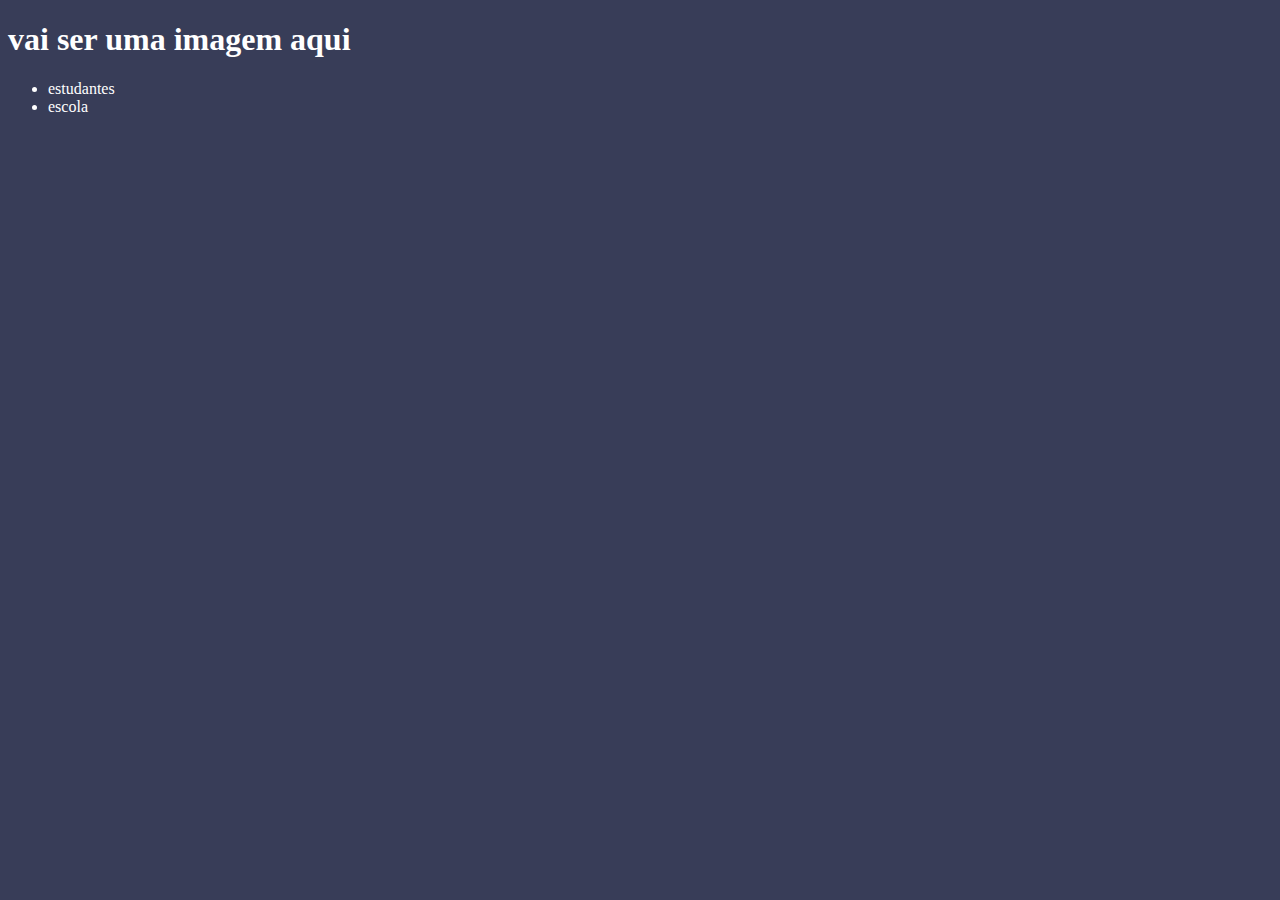
==== index.html @ f4c7f5a2 "Add files via upload" ====
<!DOCTYPE html>
<html lang="en">
<head>
    <meta charset="UTF-8">
    <meta http-equiv="X-UA-Compatible" content="IE=edge">
    <meta name="viewport" content="width=device-width, initial-scale=1.0">
    <title>Document</title>
    <link rel="stylesheet" href="style.css">
</head>
<body>
    <header>
         <h1>vai ser uma imagem aqui</h1>
         <ul>
            <li>estudantes</li>
            <li>escola</li>
         </ul>
    </header>
   
</body>
</html>
---- style.css ----
body{background-color: #383d58;}
body {
    background-color: #383D58;
    color: white;
    }
    header {
        background-color: #383D58;
        color: white;
        }
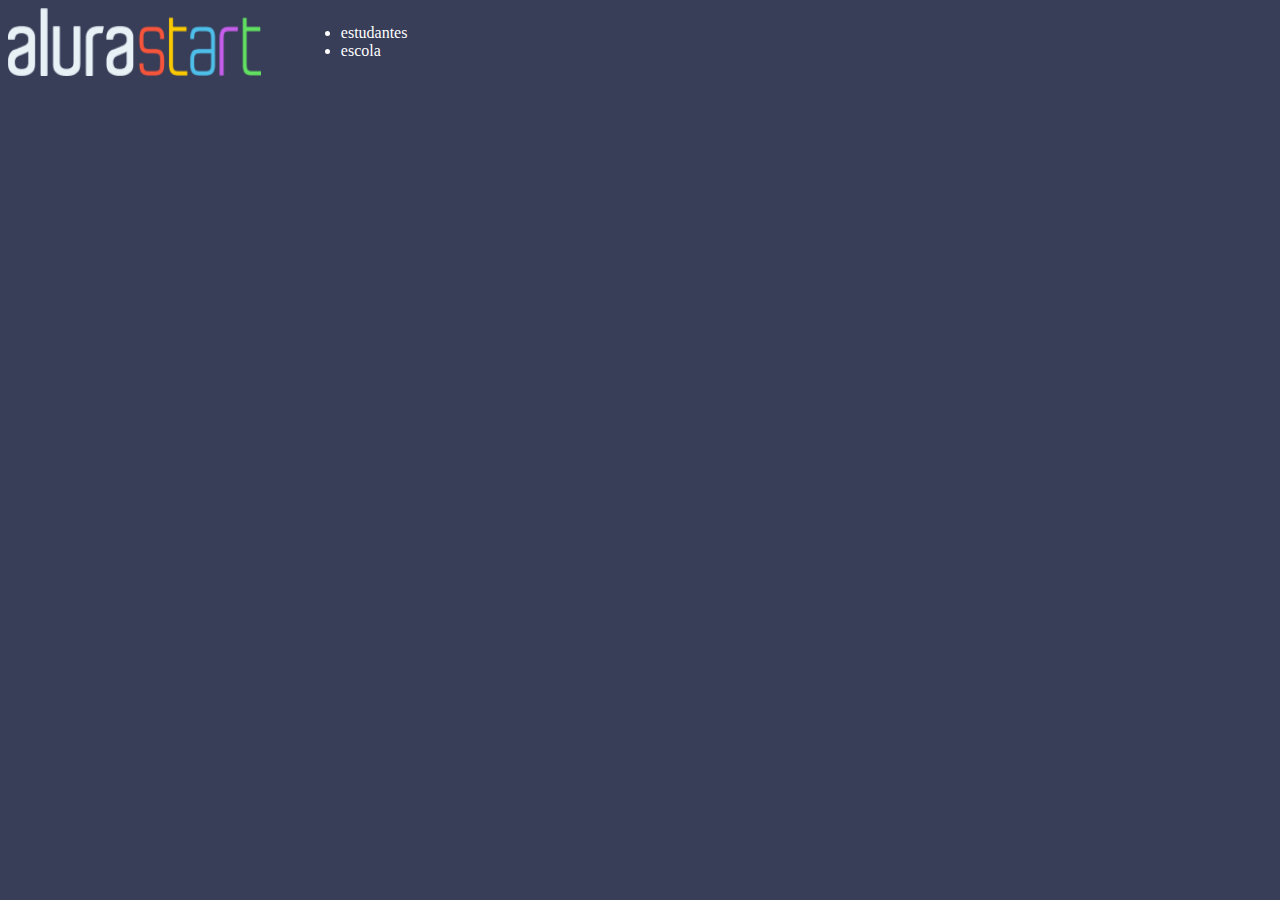
==== commit dc87a149: "Add files via upload" ====
--- a/index.html
+++ b/index.html
@@ -9,7 +9,10 @@
 </head>
 <body>
     <header>
-         <h1>vai ser uma imagem aqui</h1>
+        </header>
+        <header class=”cabecalho”></header>
+         <img class="cabecalho-imagem" src="./img/alurastart logo 1.png" alt="logo do alura start">
+         <ul class=”cabecalho-lista-item”></ul>
          <ul>
             <li>estudantes</li>
             <li>escola</li>
@@ -17,4 +20,4 @@
     </header>
    
 </body>
-</html>+</html>
--- a/style.css
+++ b/style.css
@@ -1,9 +1,16 @@
-body{background-color: #383d58;}
+.cabecalho {background-color: #383d58;}
 body {
     background-color: #383D58;
     color: white;
-    }
+    display:flex;
+}
     header {
         background-color: #383D58;
         color: white;
-        }+        }
+        .cabecalho-imagem{
+        }
+        .cabecalho-imagem{
+            width: 20%;
+            }
+            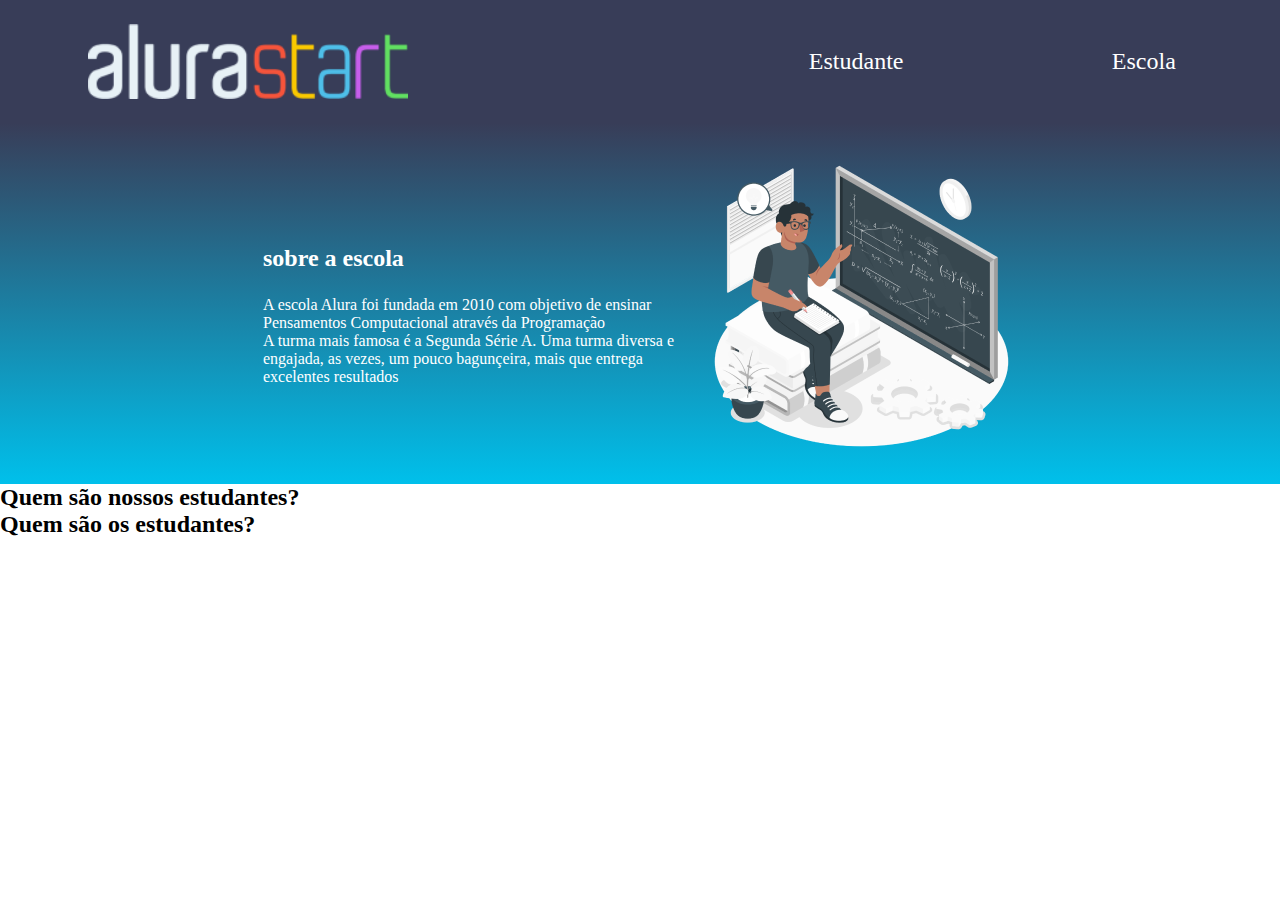
==== commit a8f8cee9: "Add files via upload" ====
--- a/index.html
+++ b/index.html
@@ -3,21 +3,63 @@
 <head>
     <meta charset="UTF-8">
     <meta http-equiv="X-UA-Compatible" content="IE=edge">
-    <meta name="viewport" content="width=device-width, initial-scale=1.0">
+    <meta name="viewportctrl" content="width=device-width, initial-scale=1.0">
     <title>Document</title>
     <link rel="stylesheet" href="style.css">
 </head>
 <body>
-    <header>
-        </header>
-        <header class=”cabecalho”></header>
-         <img class="cabecalho-imagem" src="./img/alurastart logo 1.png" alt="logo do alura start">
-         <ul class=”cabecalho-lista-item”></ul>
-         <ul>
-            <li>estudantes</li>
-            <li>escola</li>
-         </ul>
+
+    <header class="cabecalho">
+    <img class="cabecalho-imagem" src="./img/alurastart logo 1.png" alt="logo da alurastart">
+    <ul class="cabecalho-lista-item"></ul>
+        <li class="cabecalho-lista-item">Estudante</li>
+        <li class="cabecalho-lista-item">Escola</li>
+       </ul>
     </header>
+    
+    <section class="escola">
+    <div class="escola-conteudo">
+        <h2 class="escola-titulo">sobre a escola</h2>
+            <p class="escola-texto-um">A escola Alura foi fundada em 2010 com objetivo de ensinar Pensamentos Computacional através da 
+            Programação</p>
+            <p class="escola-texto-dois">
+            A turma mais famosa é a Segunda Série A. Uma turma diversa e engajada, as vezes, um pouco bagunçeira, mais 
+            que entrega excelentes resultados</p> 
+    </div>
+    <img class="escola-imagem" src="./img/Formula-amico 1.png" alt="Professor no quadro">
+    </section>
+    
+
+
+    <section class="estudante">
+    <h2 class="estudante-titulo">Quem são nossos estudantes?</h2>
+    <div class="estudante-todos">
+            <span></span>    
+ 
+    <div class="estutante-div">
+        
+    </div>
+
+
+    </div>
+
+    </section>
+
+
+
+    <section class="estudante">
+    <h2 class="estudante-titulo">Quem são os estudantes?</h2>
+    <div class="estudante-titulo">
+            <span></span>
+
+       <div class="estudante-div">
+         <img class="estudante-imagem"
+
+       </div>
+    </div>
    
+    </section>
+
+
 </body>
-</html>
+</html>--- a/style.css
+++ b/style.css
@@ -1,16 +1,21 @@
-.cabecalho {background-color: #383d58;}
-body {
-    background-color: #383D58;
-    color: white;
-    display:flex;
-}
-    header {
-        background-color: #383D58;
-        color: white;
-        }
-        .cabecalho-imagem{
-        }
-        .cabecalho-imagem{
-            width: 20%;
-            }
-            +*{margin: 0; padding: 0;}
+
+header{background-color: #383D58;color: white;}
+
+.cabecalho-imagem{width: 25%;}
+
+.cabecalho{background: #383D58; color: white; display: flex; justify-content: space-around; padding: 24px 0;}
+
+.cabecalho-lista-item{display: inline-block; margin: 0 16px; padding: 24px 0; font-size: 24px;}
+
+
+.escola-conteudo{width: 25%;}
+
+.escola{background-image: linear-gradient(#383D58, #00c0eb); color:white; display: 
+flex; justify-content: center; align-items: center; padding: 24px 0;}
+
+.escola-conteudo{width: 35%;}
+
+.escola-titulo{padding: 24px 0;}
+
+.estudante-imagem{width: 120px;}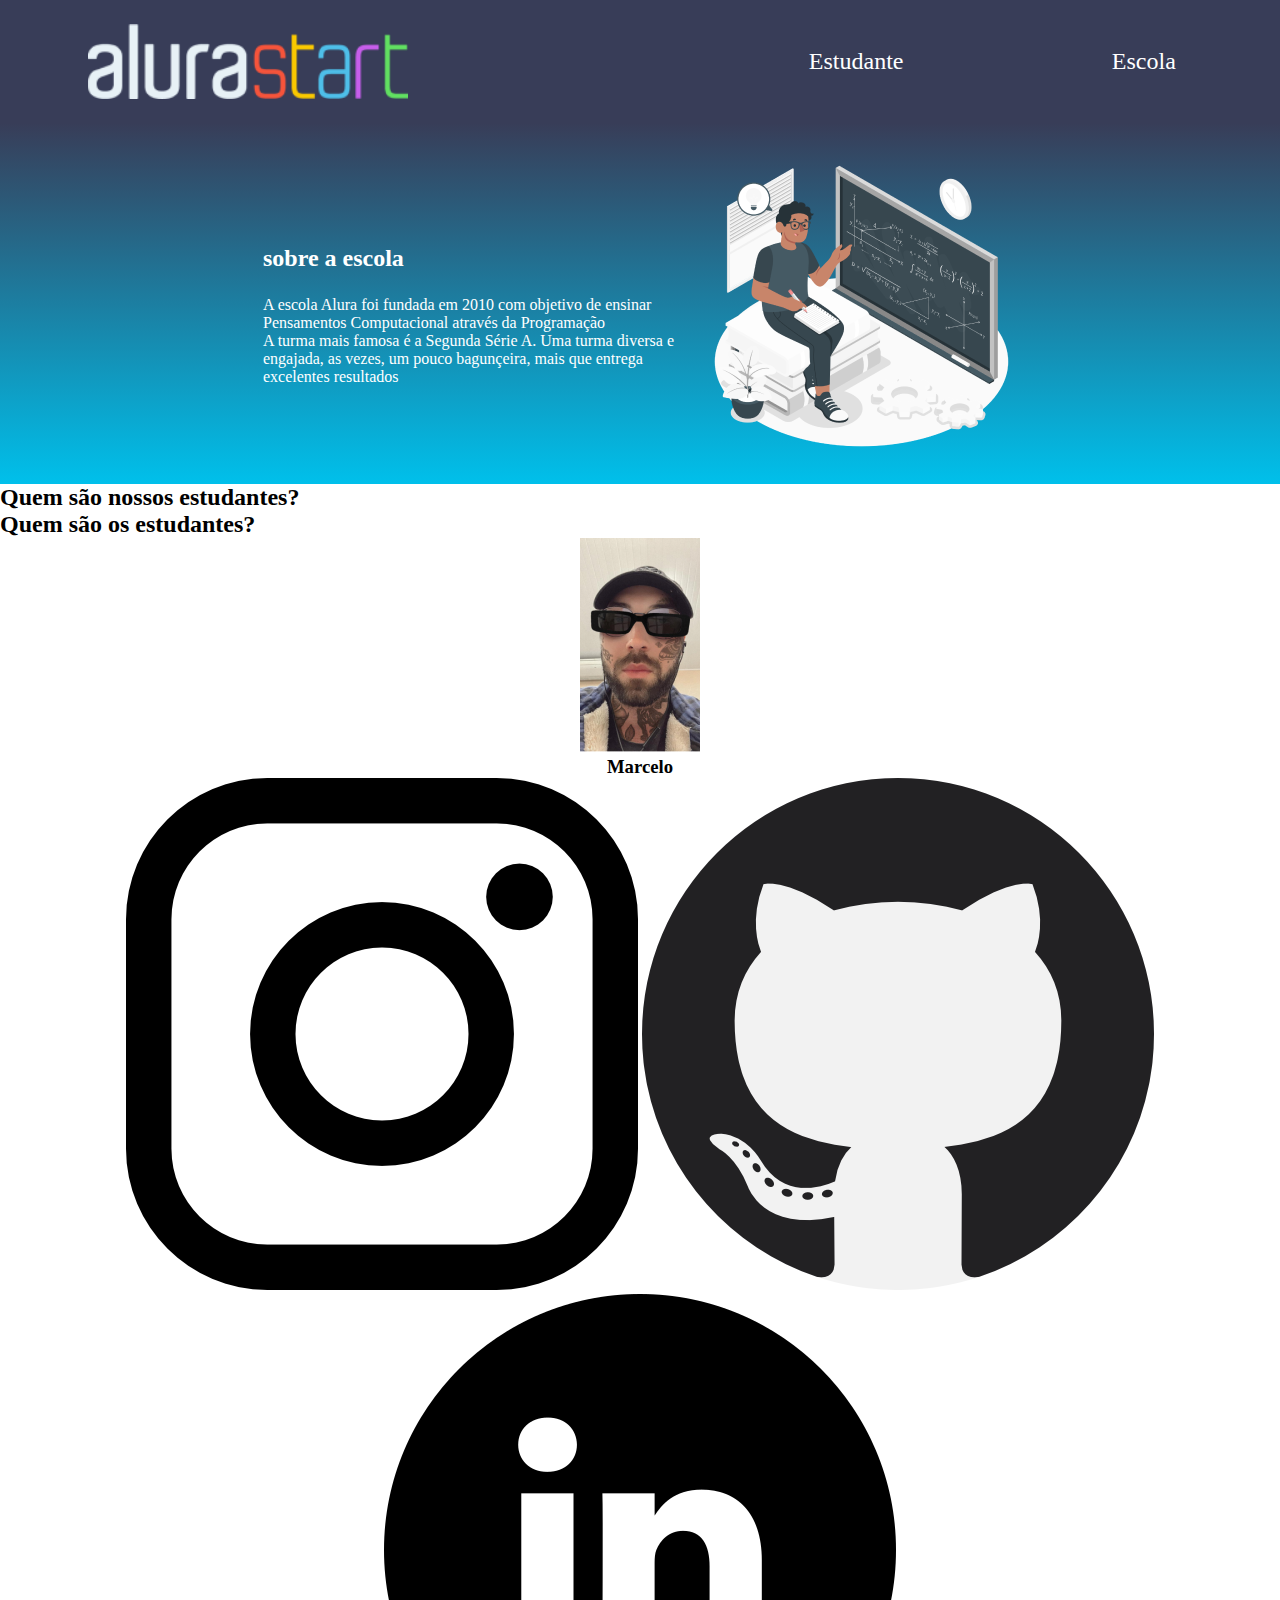
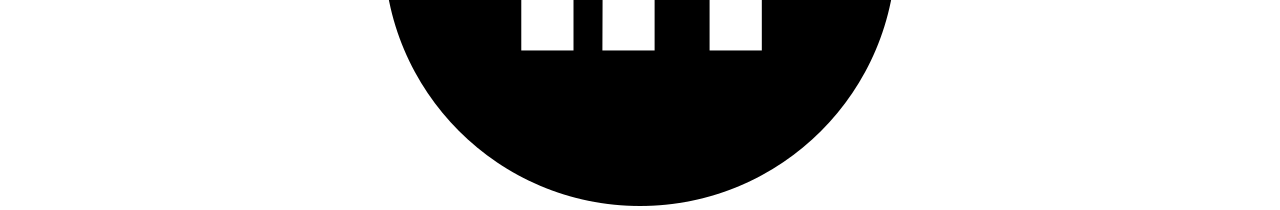
==== commit cc5cb841: "Add files via upload" ====
--- a/index.html
+++ b/index.html
@@ -54,10 +54,17 @@
 
        <div class="estudante-div">
          <img class="estudante-imagem"
-
+        src="./img/Marcelo 1.png"
+        alt="foto do estudante Marcelo">
+        <h3 class="estudante-nome">Marcelo</h3>
+        <a href="https://www.instagram.com/"></a>
+        <img src="img/logotipo-do-instagram.png" alt=”Instagram”>
+        <img src="img/github.png" alt=”Github”>
+        <img src="img/social.png" alt=”LinkedIn”>
+</div>
        </div>
     </div>
-   
+
     </section>
 
 
--- a/style.css
+++ b/style.css
@@ -18,4 +18,8 @@
 
 .escola-titulo{padding: 24px 0;}
 
-.estudante-imagem{width: 120px;}+.estudante-imagem{width: 120px;}
+
+.escola-icone{width: 24px;}
+
+.estudante-div { text-align: center;}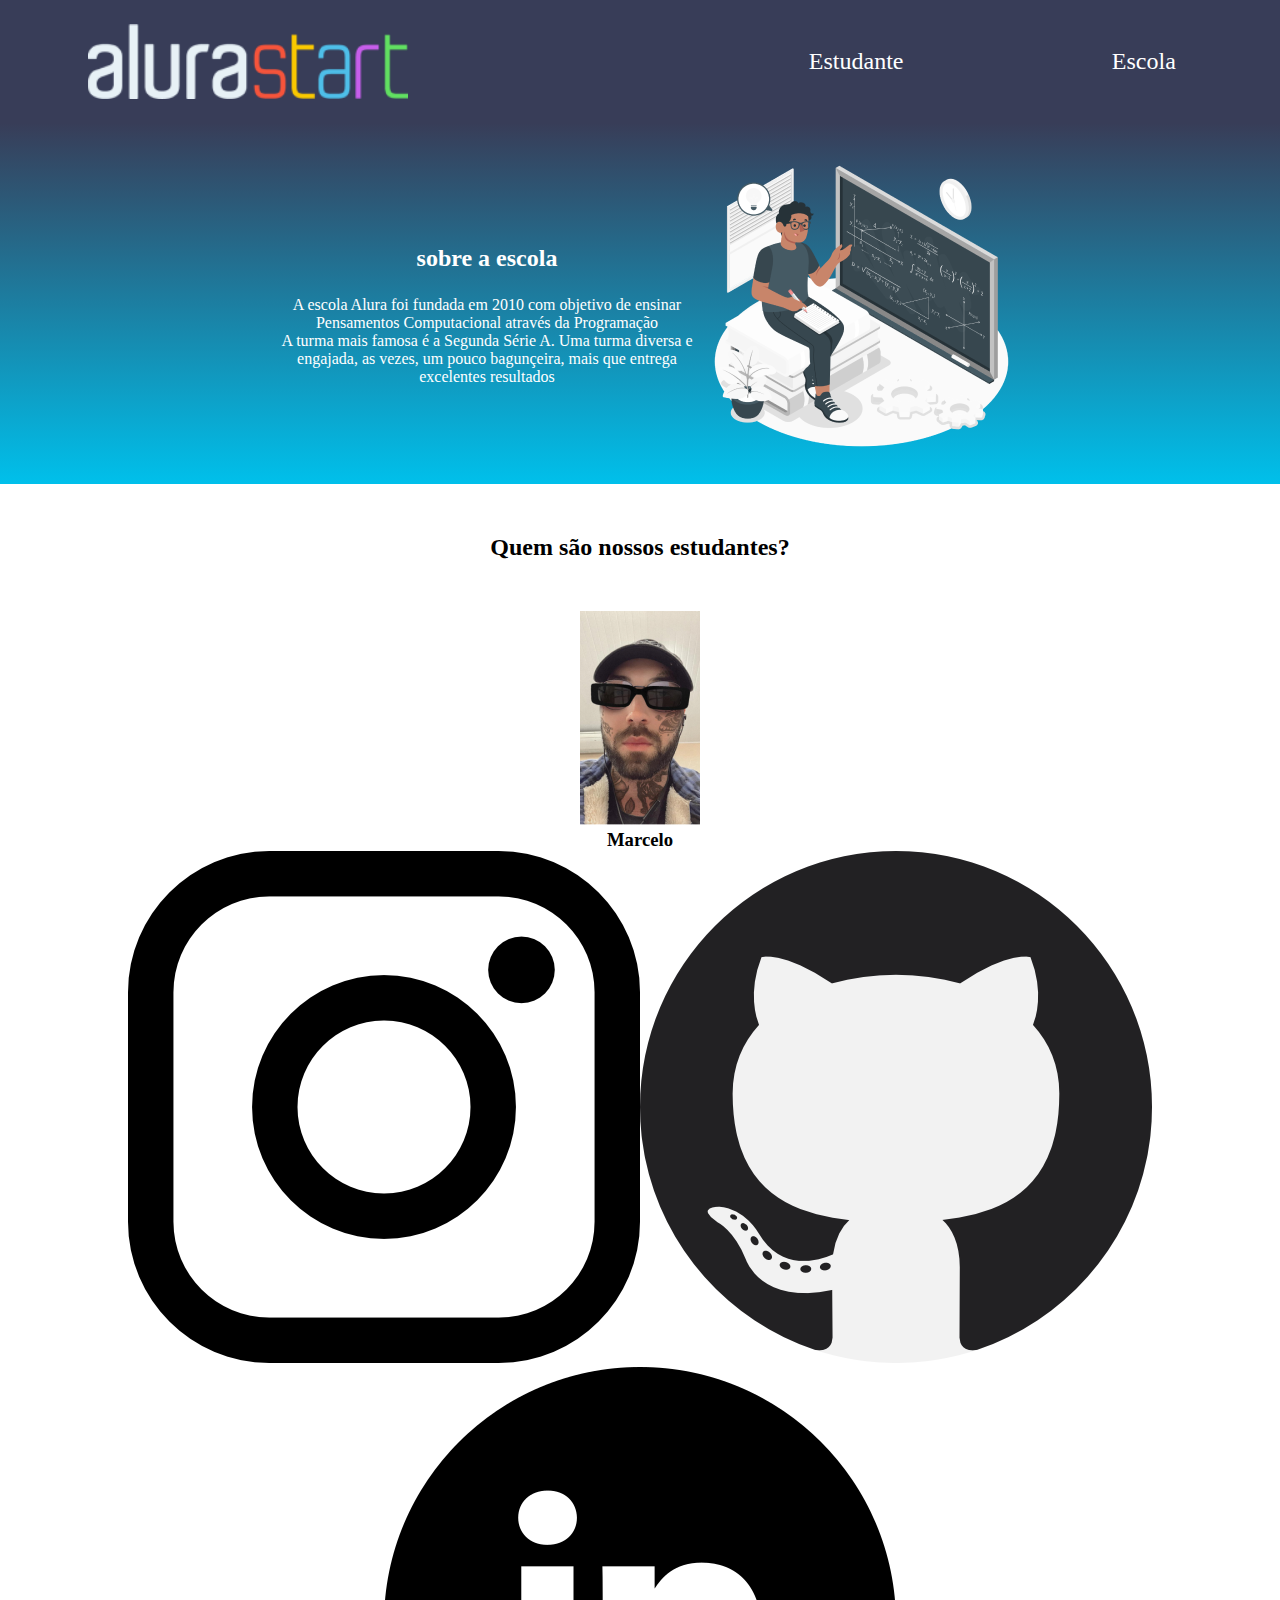
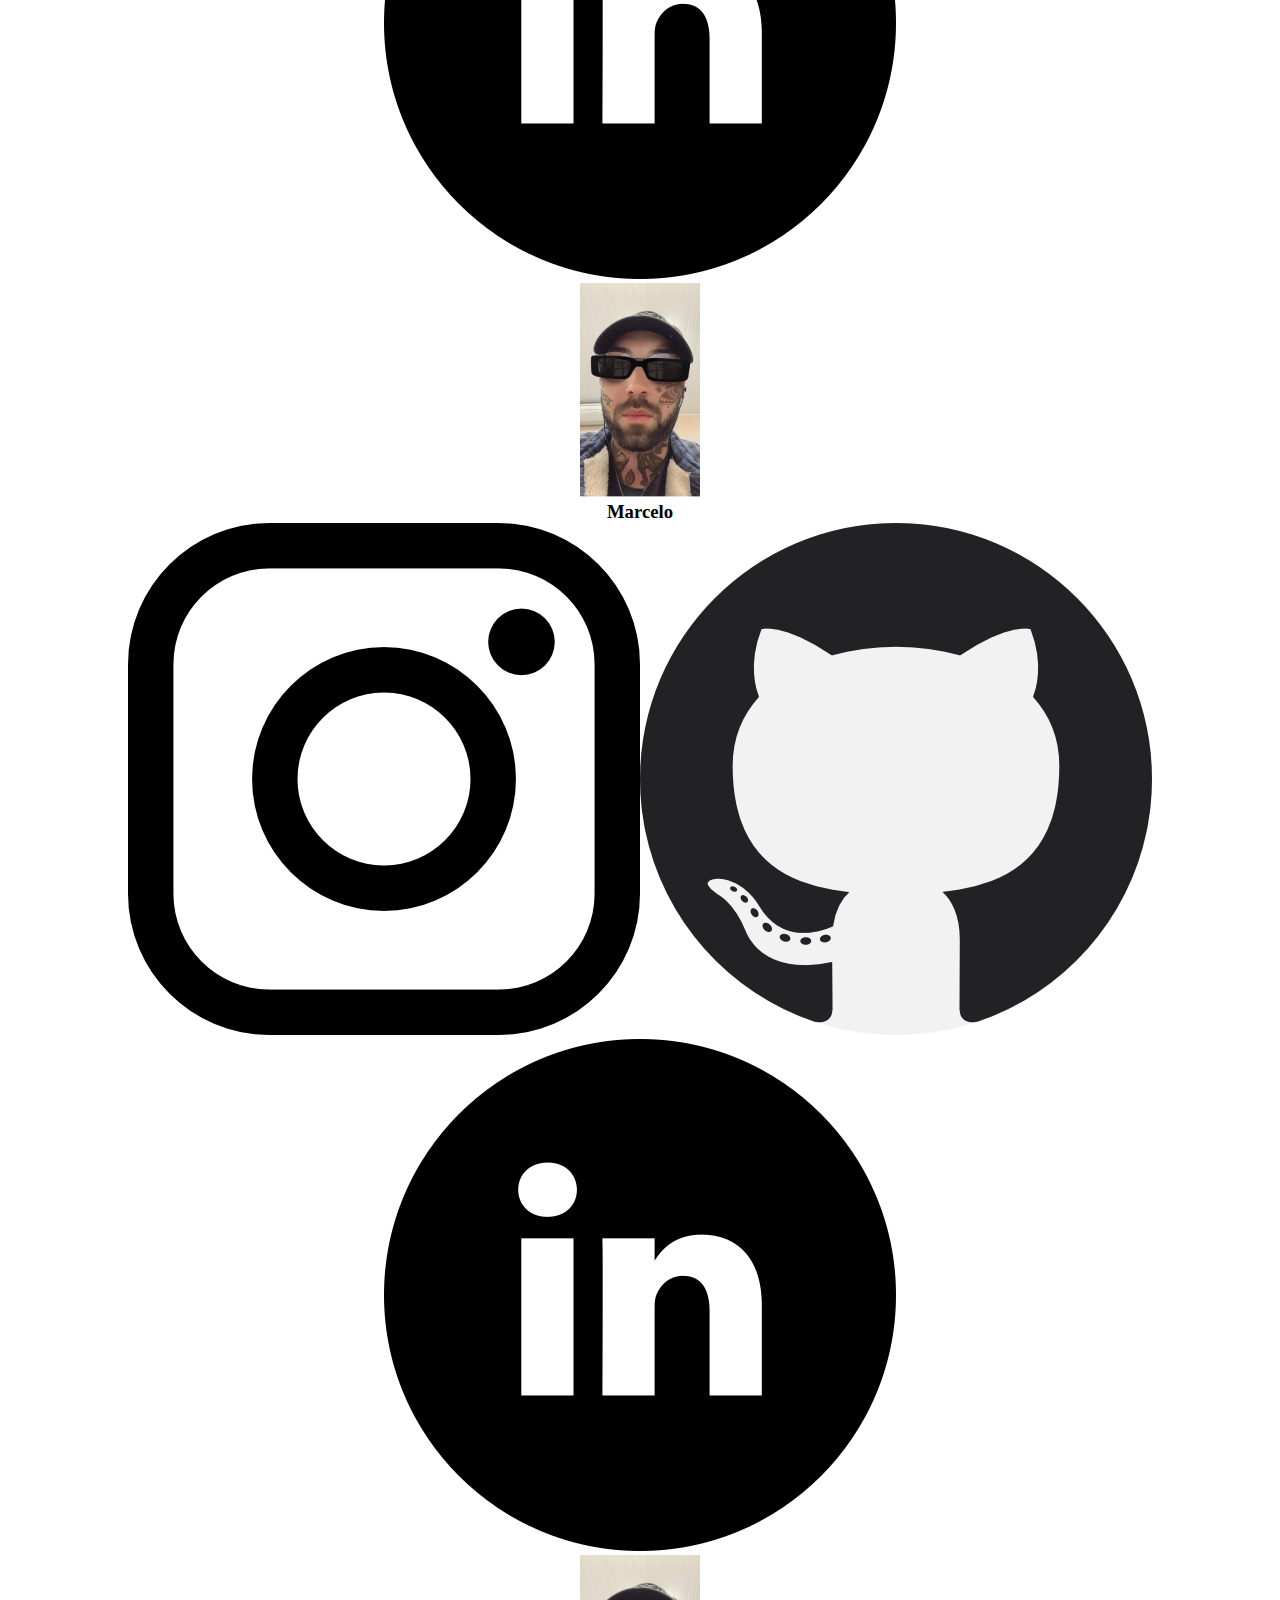
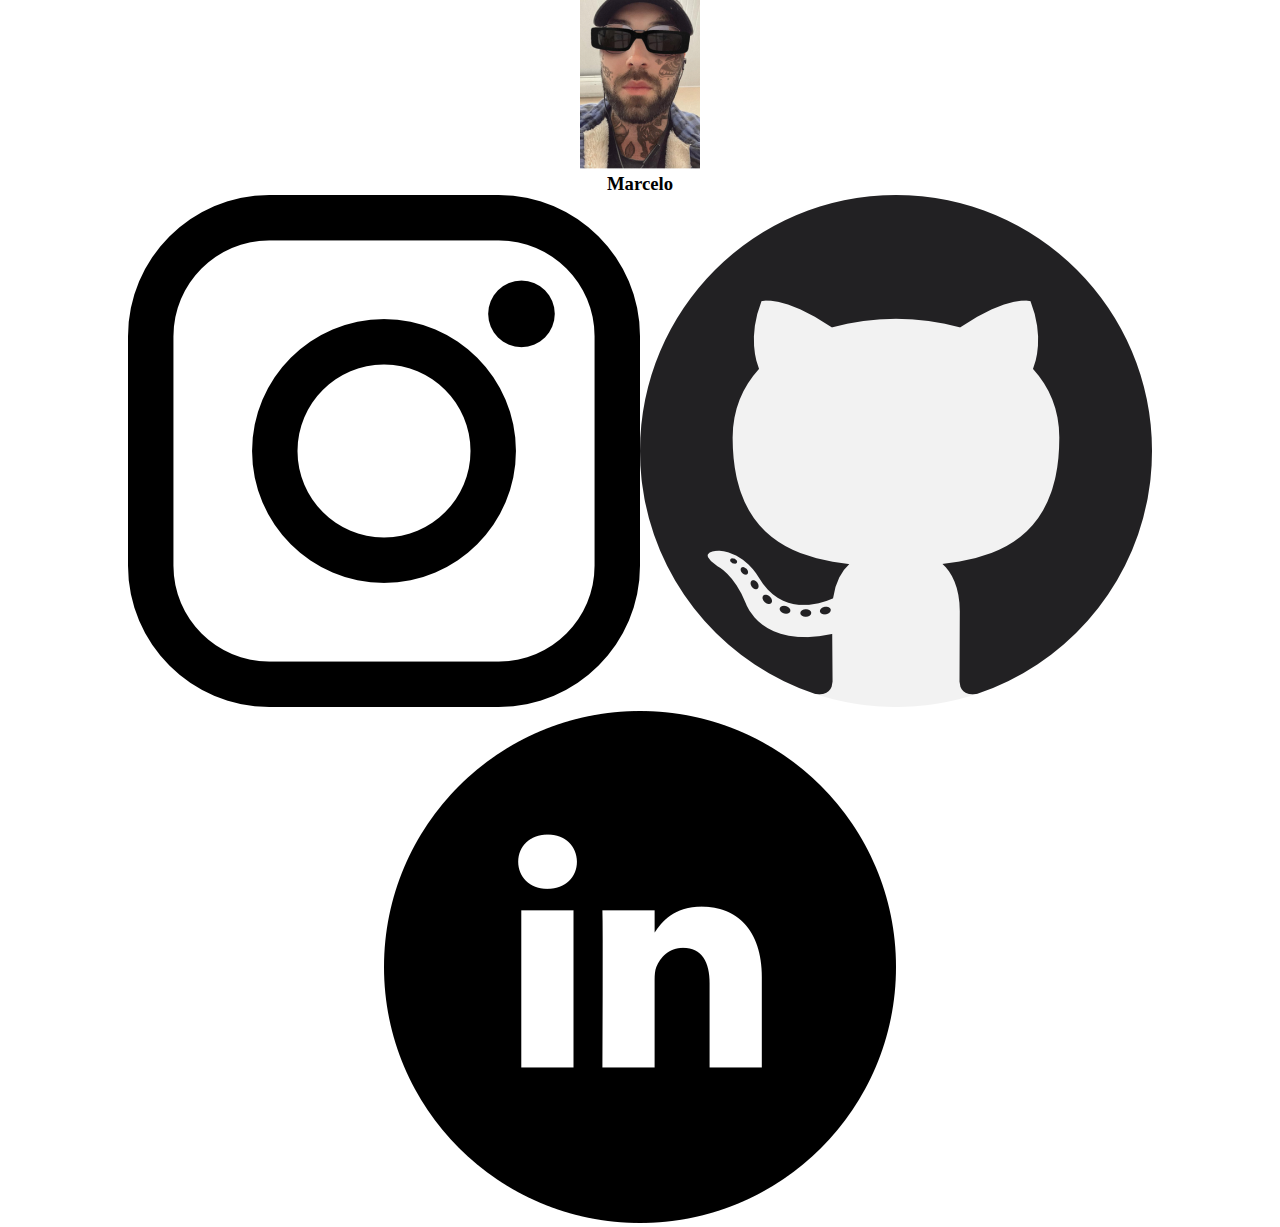
==== commit 224d2d56: "Add files via upload" ====
--- a/index.html
+++ b/index.html
@@ -44,23 +44,30 @@
     </div>
 
     </section>
-
-
-
-    <section class="estudante">
-    <h2 class="estudante-titulo">Quem são os estudantes?</h2>
-    <div class="estudante-titulo">
-            <span></span>
+    <div class="estudante-div">
+        <img class="estudante-imagem"
+       src="./img/Marcelo 1.png"
+       alt="foto do estudante Marcelo">
+       <h3 class="estudante-nome">Marcelo</h3>
+       <a href="https://www.instagram.com/"></a>
+       <img src="img/logotipo-do-instagram.png" alt=”Instagram”><img src="img/github.png" alt=”Github”> <img src="img/social.png" alt=”LinkedIn”>
 
        <div class="estudante-div">
-         <img class="estudante-imagem"
-        src="./img/Marcelo 1.png"
-        alt="foto do estudante Marcelo">
-        <h3 class="estudante-nome">Marcelo</h3>
-        <a href="https://www.instagram.com/"></a>
-        <img src="img/logotipo-do-instagram.png" alt=”Instagram”>
-        <img src="img/github.png" alt=”Github”>
-        <img src="img/social.png" alt=”LinkedIn”>
+        <img class="estudante-imagem"
+       src="./img/Marcelo 1.png"
+       alt="foto do estudante Marcelo">
+       <h3 class="estudante-nome">Marcelo</h3>
+       <a href="https://www.instagram.com/"></a>
+       <img src="img/logotipo-do-instagram.png" alt=”Instagram”><img src="img/github.png" alt=”Github”> <img src="img/social.png" alt=”LinkedIn”>
+
+       <div class="estudante-div">
+        <img class="estudante-imagem"
+       src="./img/Marcelo 1.png"
+       alt="foto do estudante Marcelo">
+       <h3 class="estudante-nome">Marcelo</h3>
+       <a href="https://www.instagram.com/"></a>
+       <img src="img/logotipo-do-instagram.png" alt=”Instagram”><img src="img/github.png" alt=”Github”> <img src="img/social.png" alt=”LinkedIn”>
+       
 </div>
        </div>
     </div>
--- a/style.css
+++ b/style.css
@@ -22,4 +22,12 @@
 
 .escola-icone{width: 24px;}
 
-.estudante-div { text-align: center;}+.estudante-div {text-align: center;}
+
+.estudante-titulo{text-align: center;}
+
+section{text-align: center;padding: 50px 0;}
+
+.estudante-todos {display:grid;}
+
+.estudante-todos {display:grid;grid-template-columns: 20% 20% 20% 20%;}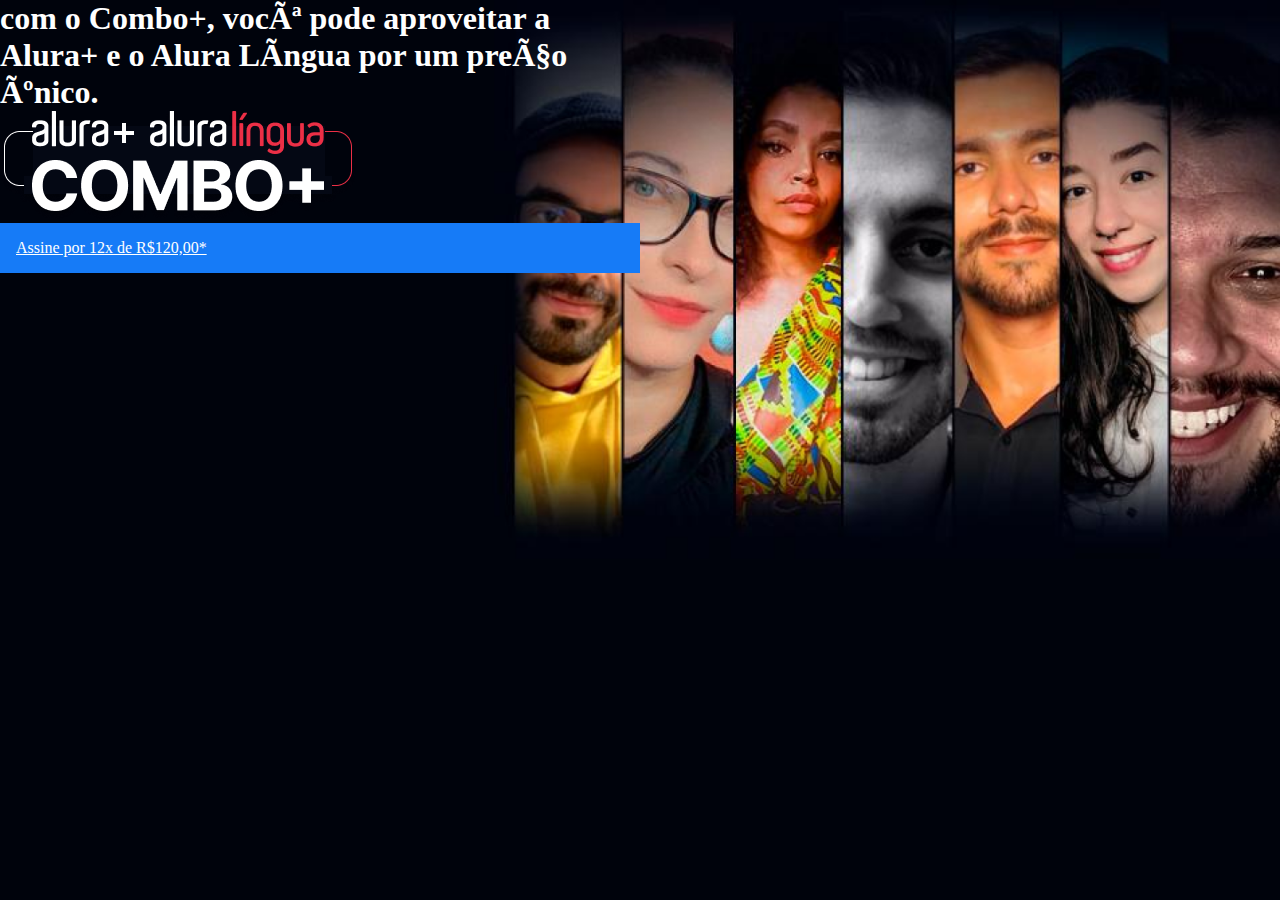
==== commit 4fa55729: "Add files via upload" ====
--- a/index.html
+++ b/index.html
@@ -1,79 +1,19 @@
 <!DOCTYPE html>
-<html lang="en">
-<head>
-    <meta charset="UTF-8">
-    <meta http-equiv="X-UA-Compatible" content="IE=edge">
-    <meta name="viewportctrl" content="width=device-width, initial-scale=1.0">
-    <title>Document</title>
-    <link rel="stylesheet" href="style.css">
-</head>
+ <html>
+    <head>
+      <title>Alura Plus</title>
+      <meta charset=”UTF-8”>
+      <meta name=”viewport” content="width=device-width" initial-scale=1”>
+      <link rel="stylesheet" href="style.css">
+    </head>
 <body>
 
-    <header class="cabecalho">
-    <img class="cabecalho-imagem" src="./img/alurastart logo 1.png" alt="logo da alurastart">
-    <ul class="cabecalho-lista-item"></ul>
-        <li class="cabecalho-lista-item">Estudante</li>
-        <li class="cabecalho-lista-item">Escola</li>
-       </ul>
-    </header>
-    
-    <section class="escola">
-    <div class="escola-conteudo">
-        <h2 class="escola-titulo">sobre a escola</h2>
-            <p class="escola-texto-um">A escola Alura foi fundada em 2010 com objetivo de ensinar Pensamentos Computacional através da 
-            Programação</p>
-            <p class="escola-texto-dois">
-            A turma mais famosa é a Segunda Série A. Uma turma diversa e engajada, as vezes, um pouco bagunçeira, mais 
-            que entrega excelentes resultados</p> 
+      <section class="container principal">
+      <div>
+      <h1>com o Combo+, você pode aproveitar a Alura+ e o Alura Língua por um preço único.</h1>
+      <img src="img/Combo (1).png" alt="O combo+ é junção do alura+ e o alura língua">
+      <a href="www.alura.com.br" class="container__botao">Assine por 12x de R$120,00*</a>
     </div>
-    <img class="escola-imagem" src="./img/Formula-amico 1.png" alt="Professor no quadro">
     </section>
-    
-
-
-    <section class="estudante">
-    <h2 class="estudante-titulo">Quem são nossos estudantes?</h2>
-    <div class="estudante-todos">
-            <span></span>    
- 
-    <div class="estutante-div">
-        
-    </div>
-
-
-    </div>
-
-    </section>
-    <div class="estudante-div">
-        <img class="estudante-imagem"
-       src="./img/Marcelo 1.png"
-       alt="foto do estudante Marcelo">
-       <h3 class="estudante-nome">Marcelo</h3>
-       <a href="https://www.instagram.com/"></a>
-       <img src="img/logotipo-do-instagram.png" alt=”Instagram”><img src="img/github.png" alt=”Github”> <img src="img/social.png" alt=”LinkedIn”>
-
-       <div class="estudante-div">
-        <img class="estudante-imagem"
-       src="./img/Marcelo 1.png"
-       alt="foto do estudante Marcelo">
-       <h3 class="estudante-nome">Marcelo</h3>
-       <a href="https://www.instagram.com/"></a>
-       <img src="img/logotipo-do-instagram.png" alt=”Instagram”><img src="img/github.png" alt=”Github”> <img src="img/social.png" alt=”LinkedIn”>
-
-       <div class="estudante-div">
-        <img class="estudante-imagem"
-       src="./img/Marcelo 1.png"
-       alt="foto do estudante Marcelo">
-       <h3 class="estudante-nome">Marcelo</h3>
-       <a href="https://www.instagram.com/"></a>
-       <img src="img/logotipo-do-instagram.png" alt=”Instagram”><img src="img/github.png" alt=”Github”> <img src="img/social.png" alt=”LinkedIn”>
-       
-</div>
-       </div>
-    </div>
-
-    </section>
-
-
 </body>
-</html>+</html>
--- a/style.css
+++ b/style.css
@@ -1,33 +1,24 @@
 *{margin: 0; padding: 0;}
 
-header{background-color: #383D58;color: white;}
+:root {--branco-principal: #FFFFFF;--cinza-secundario: #C0C0C0;--botao-azul: #167BF7;--cor-de-fundo: #00030C;}
 
-.cabecalho-imagem{width: 25%;}
+body {background-color: var(--cor-de-fundo);
+color: var(--branco-principal) ; }
 
-.cabecalho{background: #383D58; color: white; display: flex; justify-content: space-around; padding: 24px 0;}
+.container {height: 100vh; display: grid; grid-template-columns: 50% 50%;
+}
 
-.cabecalho-lista-item{display: inline-block; margin: 0 16px; padding: 24px 0; font-size: 24px;}
+.principal{background-image: url(../img/Background\ \(1\).png);
 
+background-repeat: no-repeat;
 
-.escola-conteudo{width: 25%;}
+background-size: contain;}
 
-.escola{background-image: linear-gradient(#383D58, #00c0eb); color:white; display: 
-flex; justify-content: center; align-items: center; padding: 24px 0;}
+.container__botao {
+background-color: var(--botao-azul);
 
-.escola-conteudo{width: 35%;}
+border: radius 5px;
 
-.escola-titulo{padding: 24px 0;}
+padding: 1em;color: var(--branco-principal);
 
-.estudante-imagem{width: 120px;}
-
-.escola-icone{width: 24px;}
-
-.estudante-div {text-align: center;}
-
-.estudante-titulo{text-align: center;}
-
-section{text-align: center;padding: 50px 0;}
-
-.estudante-todos {display:grid;}
-
-.estudante-todos {display:grid;grid-template-columns: 20% 20% 20% 20%;}+display: block;}